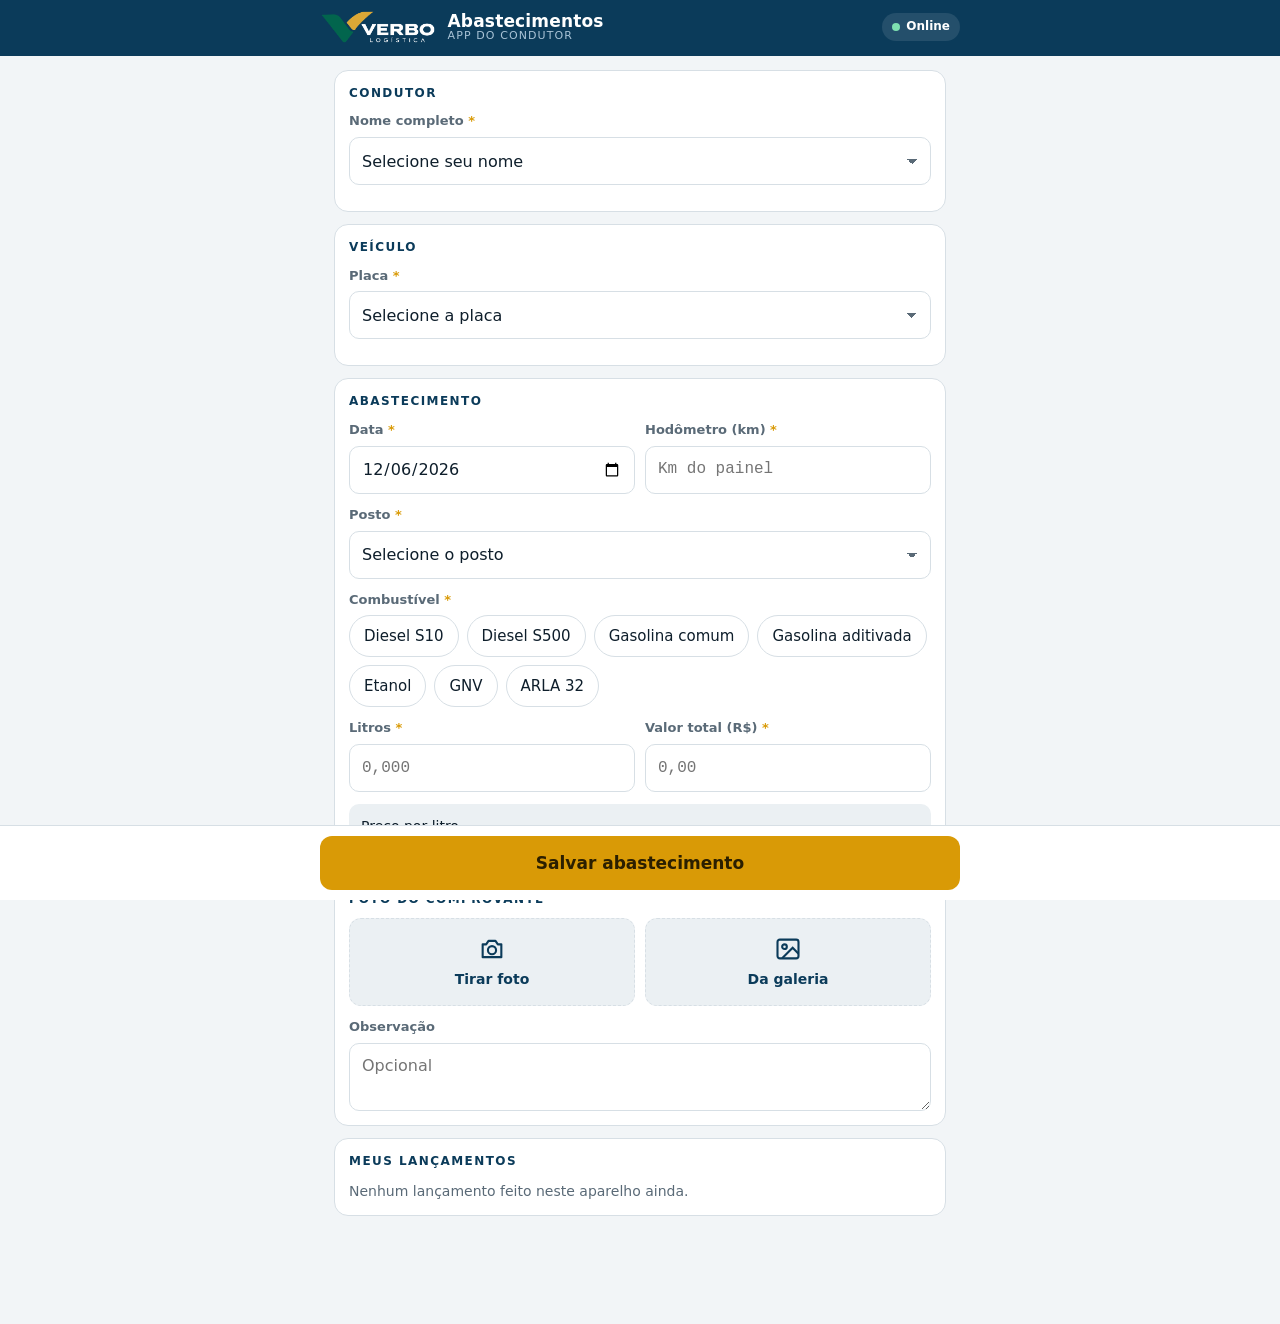
==== index.html @ f6d8f4ab "Adiciona index.html" ====
<!doctype html>
<html lang="pt-BR">
<head>
<meta charset="utf-8">
<meta name="viewport" content="width=device-width,initial-scale=1,viewport-fit=cover">
<meta name="theme-color" content="#0B3B5A">
<meta name="apple-mobile-web-app-capable" content="yes">
<meta name="apple-mobile-web-app-status-bar-style" content="black-translucent">
<meta name="apple-mobile-web-app-title" content="Abastecimentos">
<title>Abastecimentos · Verbo Logística</title>
<link rel="manifest" href="manifest.webmanifest">
<link rel="icon" href="icon-192.png">
<link rel="apple-touch-icon" href="icon-192.png">
<script src="config.js"></script>
<style>
:root{
  --bg:#F2F5F7;--surface:#FFFFFF;--surface-2:#EBF0F3;--ink:#0E1E2B;--muted:#5A6A77;--line:#D7DFE5;
  --brand:#0B3B5A;--brand-soft:#DCE8F0;--accent:#D99A06;--accent-ink:#2B1F00;--accent-soft:#FBEFCF;
  --ok:#1E8257;--ok-soft:#DDF1E6;--warn:#B87407;--warn-soft:#FCEBCC;--bad:#B9382F;--bad-soft:#F8DEDB;
  --header-bg:#0B3B5A;--header-ink:#fff;--header-muted:#A9C3D6;
  --f:system-ui,-apple-system,"Segoe UI",Roboto,sans-serif;--mono:ui-monospace,"SFMono-Regular",Menlo,Consolas,monospace;
}
@media (prefers-color-scheme:dark){:root{
  --bg:#0A131A;--surface:#111D26;--surface-2:#172732;--ink:#E5ECF1;--muted:#93A5B2;--line:#243644;
  --brand:#5FA8D3;--brand-soft:#16303F;--accent:#F0B429;--accent-ink:#231800;--accent-soft:#3A2D0C;
  --ok:#4CC08A;--ok-soft:#123326;--warn:#E9A23B;--warn-soft:#3A2A0E;--bad:#EE7C72;--bad-soft:#3D1A17;
  --header-bg:#0E2230;--header-ink:#E5ECF1;--header-muted:#88A3B6;color-scheme:dark}}
*{box-sizing:border-box}
[hidden]{display:none!important}
html,body{margin:0}
body{background:var(--bg);color:var(--ink);font:16px/1.45 var(--f);-webkit-tap-highlight-color:transparent;padding-bottom:calc(96px + env(safe-area-inset-bottom))}
button,input,select,textarea{font:inherit;color:inherit}
:focus-visible{outline:2px solid var(--accent);outline-offset:2px}
header{background:var(--header-bg);color:var(--header-ink);padding:calc(10px + env(safe-area-inset-top)) 16px 12px;position:sticky;top:0;z-index:10}
.hrow{display:flex;align-items:center;gap:12px;max-width:640px;margin:0 auto}
.hrow img{height:34px;width:auto}
.ttl{display:flex;flex-direction:column;line-height:1.1;flex:1;min-width:0}
.ttl b{font-size:17px;letter-spacing:.01em}
.ttl span{font-size:11px;color:var(--header-muted);letter-spacing:.1em;text-transform:uppercase}
.net{display:inline-flex;align-items:center;gap:6px;font-size:12px;font-weight:600;padding:5px 10px;border-radius:999px;background:rgba(255,255,255,.1);white-space:nowrap;border:0;color:inherit;cursor:pointer}
.net i{width:8px;height:8px;border-radius:50%;background:#7EE0B0}
.net.off i{background:#F0B429}
main{max-width:640px;margin:0 auto;padding:14px 14px 0}
.banner{border-radius:10px;padding:10px 12px;font-size:14px;margin-bottom:12px;border:1px solid}
.banner.warn{background:var(--warn-soft);border-color:var(--warn)}
.banner.bad{background:var(--bad-soft);border-color:var(--bad)}
.banner.info{background:var(--brand-soft);border-color:var(--brand)}
.card{background:var(--surface);border:1px solid var(--line);border-radius:14px;padding:14px;margin-bottom:12px}
.card h2{font-size:12px;letter-spacing:.12em;text-transform:uppercase;color:var(--brand);margin:0 0 10px;font-weight:700}
.f{display:flex;flex-direction:column;gap:6px;margin-bottom:12px}
.f:last-child{margin-bottom:0}
.f>span{font-size:13px;font-weight:600;color:var(--muted)}
.f>span em{font-style:normal;color:var(--accent);font-weight:700}
.in{width:100%;min-height:48px;background:var(--surface);border:1px solid var(--line);border-radius:10px;padding:10px 12px;font-size:16px}
select.in{appearance:none;-webkit-appearance:none;background-image:linear-gradient(45deg,transparent 50%,var(--muted) 50%),linear-gradient(135deg,var(--muted) 50%,transparent 50%);background-position:calc(100% - 18px) 21px,calc(100% - 13px) 21px;background-size:5px 5px;background-repeat:no-repeat;padding-right:34px}
.in:focus{outline:none;border-color:var(--brand);box-shadow:0 0 0 3px var(--brand-soft)}
.in.bad{border-color:var(--bad);box-shadow:0 0 0 3px var(--bad-soft)}
.num{font-family:var(--mono);font-variant-numeric:tabular-nums}
.row2{display:grid;grid-template-columns:1fr 1fr;gap:10px}
.newbox{display:flex;flex-direction:column;gap:8px;padding:10px;border:1.5px dashed var(--accent);border-radius:10px;background:var(--accent-soft)}
.newbox small{font-size:12px;color:var(--muted)}
.lnk{background:none;border:0;color:var(--brand);font-weight:600;font-size:14px;padding:4px 0;cursor:pointer;text-align:left}
.chips{display:flex;flex-wrap:wrap;gap:8px}
.chip{position:relative}
.chip input{position:absolute;opacity:0;inset:0}
.chip span{display:inline-flex;align-items:center;min-height:42px;padding:8px 14px;border-radius:999px;border:1px solid var(--line);background:var(--surface);font-size:15px;font-weight:500;cursor:pointer}
.chip input:checked+span{background:var(--brand);border-color:var(--brand);color:#fff;font-weight:600}
@media (prefers-color-scheme:dark){.chip input:checked+span{color:#06131C}}
.chip input:focus-visible+span{outline:2px solid var(--accent);outline-offset:2px}
.chips.bad .chip span{border-color:var(--bad)}
.calc{display:flex;justify-content:space-between;align-items:center;padding:10px 12px;border-radius:10px;background:var(--surface-2);font-size:14px}
.calc b{font-family:var(--mono);font-size:17px}
.calc.warn{background:var(--warn-soft);color:var(--ink)}
.photo{display:grid;grid-template-columns:1fr 1fr;gap:10px}
.pbtn{display:flex;flex-direction:column;align-items:center;justify-content:center;gap:6px;min-height:88px;border:1.5px dashed var(--line);border-radius:12px;background:var(--surface-2);font-weight:600;font-size:14px;color:var(--brand);cursor:pointer;padding:8px}
.pbtn.bad{border-color:var(--bad)}
.prev{position:relative;border-radius:12px;overflow:hidden;border:1px solid var(--line);background:#000;max-height:340px;display:flex;justify-content:center}
.prev img{max-width:100%;max-height:340px;object-fit:contain;display:block}
.prev button{position:absolute;top:8px;right:8px;background:rgba(0,0,0,.65);color:#fff;border:0;border-radius:999px;padding:8px 12px;font-size:13px;font-weight:600;cursor:pointer}
.err{color:var(--bad);font-size:14px;font-weight:600;margin:0 0 10px}
.savebar{position:fixed;left:0;right:0;bottom:0;background:var(--surface);border-top:1px solid var(--line);padding:10px 14px calc(10px + env(safe-area-inset-bottom));z-index:9}
.savebar div{max-width:640px;margin:0 auto}
.btn{width:100%;min-height:54px;border:0;border-radius:12px;background:var(--accent);color:var(--accent-ink);font-weight:700;font-size:17px;cursor:pointer;display:flex;align-items:center;justify-content:center;gap:10px}
.btn:disabled{opacity:.6}
.btn2{border:1px solid var(--line);background:var(--surface);border-radius:10px;padding:9px 14px;font-weight:600;cursor:pointer}
.hist{display:flex;flex-direction:column}
.hi{display:flex;gap:10px;align-items:center;padding:10px 0;border-bottom:1px solid var(--line)}
.hi:last-child{border-bottom:0}
.hi .d{flex:1;min-width:0}
.hi .d b{display:block;font-size:15px}
.hi .d small{color:var(--muted);font-size:13px;display:block;white-space:nowrap;overflow:hidden;text-overflow:ellipsis}
.hi .v{font-family:var(--mono);font-weight:600;text-align:right}
.st{display:inline-block;font-size:11px;font-weight:700;padding:2px 8px;border-radius:999px;margin-top:3px;font-family:var(--f)}
.st.ok{background:var(--ok-soft);color:var(--ok)}
.st.pend{background:var(--warn-soft);color:var(--warn)}
.st.erro{background:var(--bad-soft);color:var(--bad)}
.muted{color:var(--muted);font-size:14px}
.done{position:fixed;inset:0;background:rgba(6,16,24,.55);z-index:30;display:flex;align-items:center;justify-content:center;padding:20px}
.done div{background:var(--surface);border-radius:18px;padding:26px 22px;text-align:center;max-width:360px;width:100%}
.done svg{color:var(--ok)}
.done h3{margin:8px 0 6px;font-size:21px}
.done p{margin:0 0 18px;color:var(--muted)}
.toast{position:fixed;left:50%;transform:translateX(-50%);bottom:calc(84px + env(safe-area-inset-bottom));background:var(--ink);color:var(--bg);padding:10px 16px;border-radius:10px;font-size:14px;font-weight:600;z-index:40;max-width:92vw;text-align:center}
.who{display:flex;align-items:center;gap:10px}
.who .av{width:42px;height:42px;border-radius:50%;background:var(--brand);color:#fff;display:flex;align-items:center;justify-content:center;font-weight:700;flex:none}
@media (prefers-color-scheme:dark){.who .av{color:#06131C}}
.who b{display:block}
.who small{color:var(--muted)}
.who .lnk{margin-left:auto}
</style>
</head>
<body>
<header>
  <div class="hrow">
    <img src="logo.png" alt="Verbo Logística">
    <div class="ttl"><b>Abastecimentos</b><span>App do condutor</span></div>
    <button class="net" id="net" type="button" aria-live="polite"><i></i><span>…</span></button>
  </div>
</header>

<main>
  <div id="banners"></div>

  <form id="frm" novalidate autocomplete="off">
    <section class="card" id="cardWho">
      <h2>Condutor</h2>
      <div id="whoView" hidden class="who"><div class="av" id="whoAv"></div><div><b id="whoName"></b><small>Condutor deste aparelho</small></div><button type="button" class="lnk" id="whoChange">Trocar</button></div>
      <div id="whoEdit">
        <label class="f"><span>Nome completo <em>*</em></span>
          <select class="in" id="selMot"></select></label>
        <div class="newbox" id="newMot" hidden>
          <input class="in" id="inMot" placeholder="Digite seu nome completo" autocapitalize="words">
          <small>Seu nome fica cadastrado. Nas próximas vezes é só selecionar.</small>
        </div>
      </div>
    </section>

    <section class="card">
      <h2>Veículo</h2>
      <label class="f"><span>Placa <em>*</em></span>
        <select class="in" id="selPlaca"></select></label>
      <div class="newbox" id="newPlaca" hidden>
        <input class="in num" id="inPlaca" placeholder="Placa (ex.: ABC1D23)" autocapitalize="characters" maxlength="8">
        <input class="in" id="inModelo" placeholder="Modelo do veículo (ex.: Volvo FH 540)">
        <small>Placa e modelo ficam cadastrados para as próximas vezes.</small>
      </div>
      <label class="f" id="lblModelo" hidden><span>Modelo</span>
        <input class="in" id="outModelo" readonly tabindex="-1" style="background:var(--surface-2)"></label>
    </section>

    <section class="card">
      <h2>Abastecimento</h2>
      <div class="row2">
        <label class="f"><span>Data <em>*</em></span><input class="in" type="date" id="inData"></label>
        <label class="f"><span>Hodômetro (km) <em>*</em></span><input class="in num" id="inKm" inputmode="numeric" placeholder="Km do painel"></label>
      </div>
      <label class="f"><span>Posto <em>*</em></span>
        <select class="in" id="selPosto"></select></label>
      <div class="newbox" id="newPosto" hidden style="margin-bottom:12px">
        <input class="in" id="inPosto" placeholder="Nome do posto e cidade (ex.: Posto Rota 364 – Cuiabá)" autocapitalize="words">
        <small>O posto fica cadastrado para as próximas vezes.</small>
      </div>
      <div class="f"><span>Combustível <em>*</em></span>
        <div class="chips" id="chips" role="radiogroup" aria-label="Tipo de combustível"></div></div>
      <div class="row2">
        <label class="f"><span>Litros <em>*</em></span><input class="in num" id="inLitros" inputmode="decimal" placeholder="0,000"></label>
        <label class="f"><span>Valor total (R$) <em>*</em></span><input class="in num" id="inValor" inputmode="decimal" placeholder="0,00"></label>
      </div>
      <div class="calc" id="calc"><span>Preço por litro</span><b>—</b></div>
    </section>

    <section class="card">
      <h2>Foto do comprovante <em style="color:var(--accent);font-style:normal">*</em></h2>
      <div class="photo" id="pBtns">
        <label class="pbtn" id="pCam"><svg width="28" height="28" viewBox="0 0 24 24" fill="none" stroke="currentColor" stroke-width="1.8" aria-hidden="true"><path d="M4 8h3l2-3h6l2 3h3v11H4z" stroke-linejoin="round"/><circle cx="12" cy="13" r="3.5"/></svg>Tirar foto<input type="file" accept="image/*" capture="environment" id="fCam" hidden></label>
        <label class="pbtn" id="pGal"><svg width="28" height="28" viewBox="0 0 24 24" fill="none" stroke="currentColor" stroke-width="1.8" aria-hidden="true"><rect x="3" y="4" width="18" height="16" rx="2"/><circle cx="9" cy="10" r="2"/><path d="M21 16l-5-5-9 9"/></svg>Da galeria<input type="file" accept="image/*" id="fGal" hidden></label>
      </div>
      <div class="prev" id="prev" hidden><img id="prevImg" alt="Comprovante"><button type="button" id="pRm">Trocar foto</button></div>
      <label class="f" style="margin-top:12px"><span>Observação</span><textarea class="in" id="inObs" rows="2" placeholder="Opcional"></textarea></label>
    </section>

    <section class="card">
      <h2 style="display:flex;justify-content:space-between;align-items:center">Meus lançamentos <button type="button" class="btn2" id="btnSync" style="font-size:13px;padding:6px 12px;text-transform:none;letter-spacing:0">Enviar agora</button></h2>
      <div class="hist" id="hist"></div>
    </section>
  </form>
</main>

<div class="savebar"><div><p class="err" id="err" hidden></p><button class="btn" form="frm" type="submit" id="btnSave">Salvar abastecimento</button></div></div>
<div id="host"></div>

<script>
(function(){
"use strict";
const CFG=window.VERBO_CFG||{};
const API=CFG.API_URL||"";const TOKEN=CFG.APP_TOKEN||"";
const CONFIGURADO=/^(https:\/\/|http:\/\/(localhost|127\.))/.test(API);
const FUEIS=["Diesel S10","Diesel S500","Gasolina comum","Gasolina aditivada","Etanol","GNV","ARLA 32"];
const NOVO="__novo__";
const $=s=>document.querySelector(s);
const esc=s=>String(s??"").replace(/[&<>"']/g,c=>({"&":"&amp;","<":"&lt;",">":"&gt;",'"':"&quot;","'":"&#39;"}[c]));
const brl=new Intl.NumberFormat("pt-BR",{style:"currency",currency:"BRL"});
const pad=n=>String(n).padStart(2,"0");
const hoje=()=>{const d=new Date();return `${d.getFullYear()}-${pad(d.getMonth()+1)}-${pad(d.getDate())}`};
const fmtD=s=>s?`${s.slice(8,10)}/${s.slice(5,7)}`:"";
const chave=s=>String(s||"").trim().toLowerCase().normalize("NFD").replace(/[̀-ͯ]/g,"").replace(/\s+/g," ");
const placaN=s=>String(s||"").toUpperCase().replace(/[^A-Z0-9]/g,"");
const placaOk=p=>/^[A-Z]{3}\d[A-Z0-9]\d{2}$/.test(p);
const nomeFmt=s=>String(s||"").trim().replace(/\s+/g," ").toLowerCase().replace(/(^|\s)(\S)/g,(m,a,b)=>a+b.toUpperCase()).replace(/\b(Da|De|Do|Das|Dos|E)\b/g,m=>m.toLowerCase());
const uid=()=>Date.now().toString(36)+"-"+Math.random().toString(36).slice(2,10);
function ls(k,v){try{if(v===undefined){const x=localStorage.getItem(k);return x?JSON.parse(x):null}localStorage.setItem(k,JSON.stringify(v))}catch(e){return null}}
function parseNum(s){s=String(s||"").trim().replace(/R\$|\s/g,"");if(!s)return NaN;if(s.includes(","))s=s.replace(/\./g,"").replace(",",".");return Number(s)}
function toast(m){const t=document.createElement("div");t.className="toast";t.textContent=m;document.body.appendChild(t);setTimeout(()=>t.remove(),3200)}

/* ---------- IndexedDB (fila offline) ---------- */
let _db;
function idb(){return _db||(_db=new Promise((ok,no)=>{const r=indexedDB.open("verbo-abast",1);r.onupgradeneeded=()=>r.result.createObjectStore("fila",{keyPath:"rec.id"});r.onsuccess=()=>ok(r.result);r.onerror=()=>no(r.error)}))}
async function tx(mode,fn){const db=await idb();return new Promise((ok,no)=>{const t=db.transaction("fila",mode);const st=t.objectStore("fila");const r=fn(st);t.oncomplete=()=>ok(r&&r.result);t.onerror=()=>no(t.error)})}
const filaAdd=it=>tx("readwrite",s=>s.put(it));
const filaDel=id=>tx("readwrite",s=>s.delete(id));
const filaAll=()=>tx("readonly",s=>s.getAll());

/* ---------- Cadastros (servidor + locais) ---------- */
let CAD=ls("verbo.cad")||{motoristas:[],veiculos:[],postos:[]};
function addLocal(tipo,v){
  if(tipo==="m"&&!CAD.motoristas.some(x=>chave(x)===chave(v)))CAD.motoristas.push(v);
  if(tipo==="p"&&!CAD.postos.some(x=>chave(x)===chave(v)))CAD.postos.push(v);
  if(tipo==="v"){const e=CAD.veiculos.find(x=>placaN(x.placa)===placaN(v.placa));if(!e)CAD.veiculos.push(v);else if(!e.modelo&&v.modelo)e.modelo=v.modelo}
  ls("verbo.cad",CAD);
}
async function baixarCadastros(){
  if(!CONFIGURADO)return;
  try{
    const r=await fetch(API+"?a=cad&t="+encodeURIComponent(TOKEN),{cache:"no-store"});const j=await r.json();
    if(!j.ok)return;
    // mantém os itens criados no aparelho e ainda não enviados
    const pend=await filaAll();
    const keep={m:pend.map(p=>p.rec.motorista),p:pend.map(p=>p.rec.posto),v:pend.map(p=>({placa:p.rec.placa,modelo:p.rec.modelo}))};
    CAD={motoristas:j.motoristas||[],veiculos:j.veiculos||[],postos:j.postos||[]};
    keep.m.forEach(v=>addLocal("m",v));keep.p.forEach(v=>addLocal("p",v));keep.v.forEach(v=>addLocal("v",v));
    ls("verbo.cad",CAD);renderSelects();
  }catch(e){}
}

/* ---------- Selects com "cadastrar novo" ---------- */
const sortPt=a=>[...a].sort((x,y)=>String(x).localeCompare(String(y),"pt-BR"));
function fill(sel,opts,ph,novoTxt){
  const v=sel.value;
  sel.innerHTML=`<option value="">${ph}</option>`+opts.map(o=>`<option value="${esc(o.v)}">${esc(o.t)}</option>`).join("")+`<option value="${NOVO}">＋ ${novoTxt}</option>`;
  if([...sel.options].some(o=>o.value===v))sel.value=v;
}
function renderSelects(){
  fill($("#selMot"),sortPt(CAD.motoristas).map(n=>({v:n,t:n})),"Selecione seu nome","Meu nome não está na lista");
  fill($("#selPlaca"),[...CAD.veiculos].sort((a,b)=>a.placa.localeCompare(b.placa)).map(x=>({v:x.placa,t:fmtPlaca(x.placa)+(x.modelo?" · "+x.modelo:"")})),"Selecione a placa","Cadastrar nova placa");
  fill($("#selPosto"),sortPt(CAD.postos).map(n=>({v:n,t:n})),"Selecione o posto","Cadastrar novo posto");
  restoreLast();
}
const fmtPlaca=p=>{p=placaN(p);return p.length===7?p.slice(0,3)+"-"+p.slice(3):p};
function bindNovo(sel,box,focus){
  sel.addEventListener("change",()=>{box.hidden=sel.value!==NOVO;if(sel.value===NOVO)setTimeout(()=>focus.focus(),30);onPlaca()});
}
bindNovo($("#selMot"),$("#newMot"),$("#inMot"));
bindNovo($("#selPlaca"),$("#newPlaca"),$("#inPlaca"));
bindNovo($("#selPosto"),$("#newPosto"),$("#inPosto"));
function onPlaca(){
  const v=$("#selPlaca").value;const x=CAD.veiculos.find(c=>c.placa===v);
  $("#lblModelo").hidden=!(x&&x.modelo);$("#outModelo").value=x?.modelo||"";
}
$("#inPlaca").addEventListener("input",e=>{const p=placaN(e.target.value);const ex=CAD.veiculos.find(c=>placaN(c.placa)===p);if(ex&&p.length===7){$("#selPlaca").value=ex.placa;$("#newPlaca").hidden=true;onPlaca();toast("Placa já cadastrada — selecionada.")}});

/* ---------- Condutor fixo no aparelho ---------- */
function renderWho(){
  const n=ls("verbo.motorista");
  $("#whoView").hidden=!n;$("#whoEdit").hidden=!!n;
  if(n){$("#whoName").textContent=n;$("#whoAv").textContent=n.split(" ").filter(Boolean).slice(0,2).map(p=>p[0]).join("").toUpperCase();$("#selMot").value=n}
}
$("#whoChange").onclick=()=>{ls("verbo.motorista",null);try{localStorage.removeItem("verbo.motorista")}catch(e){};$("#selMot").value="";renderWho()};
function restoreLast(){
  const n=ls("verbo.motorista");if(n&&[...$("#selMot").options].some(o=>o.value===n))$("#selMot").value=n;
  const p=ls("verbo.placa");if(p&&!$("#selPlaca").value&&[...$("#selPlaca").options].some(o=>o.value===p)){$("#selPlaca").value=p;onPlaca()}
}

/* ---------- Combustível ---------- */
$("#chips").innerHTML=FUEIS.map((f,i)=>`<label class="chip"><input type="radio" name="comb" value="${esc(f)}"><span>${esc(f)}</span></label>`).join("");
const lastComb=ls("verbo.comb");if(lastComb){const r=[...document.querySelectorAll("input[name=comb]")].find(x=>x.value===lastComb);if(r)r.checked=true}

/* ---------- Preço por litro ---------- */
function calc(){
  const l=parseNum($("#inLitros").value),v=parseNum($("#inValor").value);const el=$("#calc");
  if(l>0&&v>0){const p=v/l;const c=document.querySelector("input[name=comb]:checked")?.value||"";
    const fora=c==="ARLA 32"?(p<1.5||p>8):(p<3||p>12);
    el.classList.toggle("warn",fora);
    el.innerHTML=`<span>${fora?"Confira litros e valor — preço fora do comum":"Preço por litro"}</span><b>${brl.format(p)}</b>`}
  else{el.classList.remove("warn");el.innerHTML=`<span>Preço por litro</span><b>—</b>`}
}
["#inLitros","#inValor"].forEach(s=>$(s).addEventListener("input",calc));
$("#chips").addEventListener("change",calc);

/* ---------- Foto ---------- */
let FOTO=null;let KM_OK="";
async function comprimir(file){
  const url=URL.createObjectURL(file);
  try{
    const img=await new Promise((ok,no)=>{const i=new Image();i.onload=()=>ok(i);i.onerror=no;i.src=url});
    const M=1600,k=Math.min(1,M/Math.max(img.naturalWidth,img.naturalHeight));
    const c=document.createElement("canvas");c.width=Math.round(img.naturalWidth*k);c.height=Math.round(img.naturalHeight*k);
    const g=c.getContext("2d");g.fillStyle="#fff";g.fillRect(0,0,c.width,c.height);g.drawImage(img,0,0,c.width,c.height);
    return c.toDataURL("image/jpeg",0.72);
  }finally{URL.revokeObjectURL(url)}
}
async function onFoto(e){
  const f=e.target.files&&e.target.files[0];e.target.value="";if(!f)return;
  if(!f.type.startsWith("image/")){toast("Envie uma foto (imagem).");return}
  try{FOTO=await comprimir(f)}catch(x){toast("Não consegui ler essa foto. Tente tirar outra.");return}
  $("#prevImg").src=FOTO;$("#prev").hidden=false;$("#pBtns").hidden=true;
  document.querySelectorAll(".pbtn").forEach(b=>b.classList.remove("bad"));
}
$("#fCam").addEventListener("change",onFoto);$("#fGal").addEventListener("change",onFoto);
$("#pRm").onclick=()=>{FOTO=null;$("#prev").hidden=true;$("#pBtns").hidden=false};

/* ---------- Salvar ---------- */
$("#inData").value=hoje();$("#inData").max=hoje();
$("#frm").addEventListener("submit",async e=>{
  e.preventDefault();
  document.querySelectorAll(".bad").forEach(x=>x.classList.remove("bad"));
  const errs=[];const bad=el=>{el.classList.add("bad");return el};
  let first=null;const mark=(el,msg)=>{bad(el);errs.push(msg);first=first||el};
  // condutor
  let mot=$("#selMot").value;
  if(mot===NOVO){mot=nomeFmt($("#inMot").value);if(mot.split(" ").length<2)mark($("#inMot"),"Informe seu nome completo (nome e sobrenome).")}
  else if(!mot)mark($("#selMot"),"Selecione seu nome.");
  // placa
  let placa=$("#selPlaca").value,modelo="";
  if(placa===NOVO){placa=placaN($("#inPlaca").value);modelo=$("#inModelo").value.trim().replace(/\s+/g," ");
    if(!placaOk(placa))mark($("#inPlaca"),"Placa inválida (use o formato ABC1D23 ou ABC1234).");
    if(!modelo)mark($("#inModelo"),"Informe o modelo do veículo.");}
  else if(!placa)mark($("#selPlaca"),"Selecione a placa.");
  else modelo=CAD.veiculos.find(x=>x.placa===placa)?.modelo||"";
  // posto
  let posto=$("#selPosto").value;
  if(posto===NOVO){posto=$("#inPosto").value.trim().replace(/\s+/g," ");if(posto.length<3)mark($("#inPosto"),"Informe o nome do posto.")}
  else if(!posto)mark($("#selPosto"),"Selecione o posto.");
  const data=$("#inData").value;
  if(!data||data>hoje())mark($("#inData"),"Informe uma data válida (não pode ser futura).");
  const comb=document.querySelector("input[name=comb]:checked")?.value;
  if(!comb){$("#chips").classList.add("bad");errs.push("Escolha o combustível.");first=first||$("#chips")}
  const litros=parseNum($("#inLitros").value),valor=parseNum($("#inValor").value);
  if(!(litros>0&&litros<3000))mark($("#inLitros"),"Informe os litros.");
  if(!(valor>0&&valor<100000))mark($("#inValor"),"Informe o valor total.");
  const kmS=$("#inKm").value.replace(/\D/g,"");const km=kmS?Number(kmS):0;
  if(!(km>0&&km<5000000))mark($("#inKm"),"Informe o hodômetro (km do painel do veículo).");
  else if(placa&&placa!==NOVO){const ult=(CAD.veiculos.find(x=>placaN(x.placa)===placaN(placa))||{}).ultimoKm;
    if(ult&&km<ult&&KM_OK!==placa+"|"+km){KM_OK=placa+"|"+km;mark($("#inKm"),`O último km desta placa foi ${ult.toLocaleString("pt-BR")}. Confira o hodômetro — se estiver certo, toque em Salvar de novo.`)}}
  if(!FOTO){document.querySelectorAll(".pbtn").forEach(b=>b.classList.add("bad"));errs.push("Anexe a foto do comprovante.");first=first||$("#pCam")}
  const er=$("#err");
  if(errs.length){er.hidden=false;er.textContent=errs[0]+(errs.length>1?` (+${errs.length-1})`:"");first?.scrollIntoView({behavior:"smooth",block:"center"});return}
  er.hidden=true;
  const rec={id:uid(),data,motorista:mot,placa,modelo,posto,combustivel:comb,litros:Math.round(litros*1000)/1000,valor:Math.round(valor*100)/100,km,obs:$("#inObs").value.trim(),criadoEm:new Date().toISOString()};
  const btn=$("#btnSave");btn.disabled=true;btn.textContent="Salvando…";
  try{
    await filaAdd({rec,foto:{b64:FOTO.split(",")[1],mime:"image/jpeg"},tentativas:0});
  }catch(x){btn.disabled=false;btn.textContent="Salvar abastecimento";er.hidden=false;er.textContent="Não foi possível salvar no aparelho. Libere espaço e tente de novo.";return}
  addLocal("m",mot);addLocal("v",{placa,modelo});addLocal("p",posto);{const v=CAD.veiculos.find(x=>placaN(x.placa)===placaN(placa));if(v&&km>(v.ultimoKm||0)){v.ultimoKm=km;ls("verbo.cad",CAD)}}KM_OK="";
  ls("verbo.motorista",mot);ls("verbo.placa",placa);ls("verbo.comb",comb);
  const h=ls("verbo.hist")||[];h.unshift({...rec,st:"pend"});ls("verbo.hist",h.slice(0,40));
  // limpa para o próximo
  ["#inLitros","#inValor","#inKm","#inObs","#inMot","#inPlaca","#inModelo","#inPosto"].forEach(s=>$(s).value="");
  ["#newMot","#newPlaca","#newPosto"].forEach(s=>$(s).hidden=true);
  $("#selPosto").value="";$("#selPlaca").value="";$("#selMot").value="";FOTO=null;$("#prev").hidden=true;$("#pBtns").hidden=false;$("#inData").value=hoje();
  renderSelects();renderWho();calc();renderHist();
  btn.disabled=false;btn.textContent="Salvar abastecimento";
  const enviado=await sync();
  showDone(enviado.includes(rec.id));
});

function showDone(env){
  $("#host").innerHTML=`<div class="done" role="dialog" aria-modal="true"><div>
    <svg width="64" height="64" viewBox="0 0 64 64" fill="none" aria-hidden="true"><circle cx="32" cy="32" r="30" fill="currentColor" opacity=".14"/><path d="M19 33l9 9 17-19" stroke="currentColor" stroke-width="5" stroke-linecap="round" stroke-linejoin="round"/></svg>
    <h3>${env?"Abastecimento enviado!":"Salvo no celular"}</h3>
    <p>${env?"O lançamento já chegou para a gestão.":"Você está sem internet agora. O envio acontece sozinho assim que o sinal voltar — pode fechar o app."}</p>
    <button class="btn" type="button" id="okDone">OK</button></div></div>`;
  $("#okDone").onclick=()=>{$("#host").innerHTML="";window.scrollTo({top:0,behavior:"smooth"})};$("#okDone").focus();
}

/* ---------- Sincronização ---------- */
let syncing=null;
function sync(){
  if(syncing)return syncing;
  syncing=(async()=>{
    const enviados=[];
    if(!CONFIGURADO)return enviados;
    let fila=[];try{fila=await filaAll()}catch(e){return enviados}
    fila.sort((a,b)=>a.rec.criadoEm.localeCompare(b.rec.criadoEm));
    for(const it of fila){
      try{
        const ctl=new AbortController();const to=setTimeout(()=>ctl.abort(),60000);
        const r=await fetch(API,{method:"POST",headers:{"Content-Type":"text/plain;charset=utf-8"},body:JSON.stringify({a:"add",t:TOKEN,rec:it.rec,foto:it.foto}),signal:ctl.signal});
        clearTimeout(to);
        const j=await r.json();
        if(j.ok){await filaDel(it.rec.id);marcar(it.rec.id,"ok");enviados.push(it.rec.id)}
        else{marcar(it.rec.id,"erro",j.erro);if(/Chave/.test(j.erro||""))break}
      }catch(e){setNet(false);break}
    }
    if(enviados.length){setNet(true);baixarCadastros()}
    await renderHist();
    return enviados;
  })().finally(()=>{syncing=null});
  return syncing;
}
function marcar(id,st,msg){const h=ls("verbo.hist")||[];const x=h.find(i=>i.id===id);if(x){x.st=st;x.msg=msg||""}ls("verbo.hist",h)}
async function renderHist(){
  let pend=[];try{pend=(await filaAll()).map(x=>x.rec.id)}catch(e){}
  const h=(ls("verbo.hist")||[]).map(x=>({...x,st:pend.includes(x.id)?(x.st==="erro"?"erro":"pend"):"ok"}));
  const n=pend.length;
  $("#btnSync").hidden=!n;$("#btnSync").textContent=`Enviar agora (${n})`;
  setNetLabel(n);
  $("#hist").innerHTML=h.length?h.slice(0,15).map(x=>`<div class="hi"><div class="d"><b>${fmtD(x.data)} · ${esc(fmtPlaca(x.placa))}</b><small>${esc(x.combustivel)} · ${String(x.litros).replace(".",",")} L · ${esc(x.posto)}</small>${x.msg&&x.st==="erro"?`<small style="color:var(--bad)">${esc(x.msg)}</small>`:""}</div><div class="v">${brl.format(x.valor)}<br><span class="st ${x.st}">${x.st==="ok"?"Enviado":x.st==="erro"?"Erro":"Aguardando internet"}</span></div></div>`).join("")
    :`<p class="muted" style="margin:0">Nenhum lançamento feito neste aparelho ainda.</p>`;
}
$("#btnSync").onclick=async()=>{const n=(await sync()).length;toast(n?`${n} lançamento(s) enviado(s).`:"Ainda sem conexão. Tentaremos de novo automaticamente.")};

/* ---------- Status de conexão ---------- */
let online=navigator.onLine;
function setNet(v){online=v;setNetLabel()}
let _pend=0;
function setNetLabel(n){if(n!=null)_pend=n;const el=$("#net");el.classList.toggle("off",!online);el.querySelector("span").textContent=online?(_pend?`Online · ${_pend} na fila`:"Online"):(_pend?`Offline · ${_pend} na fila`:"Offline")}
$("#net").onclick=()=>sync();
addEventListener("online",()=>{setNet(true);sync()});
addEventListener("offline",()=>setNet(false));
document.addEventListener("visibilitychange",()=>{if(!document.hidden)sync()});
setInterval(()=>sync(),45000);

/* ---------- Avisos ---------- */
function banners(){
  let h="";
  if(!CONFIGURADO)h+=`<div class="banner warn"><b>App ainda não conectado.</b> Os lançamentos ficam salvos no celular até a gestão concluir a configuração (config.js).</div>`;
  $("#banners").innerHTML=h;
}

/* ---------- Início ---------- */
if("serviceWorker" in navigator&&(location.protocol==="https:"||location.hostname==="localhost"))navigator.serviceWorker.register("sw.js").catch(()=>{});
if(navigator.storage&&navigator.storage.persist)navigator.storage.persist().catch(()=>{});
banners();renderSelects();renderWho();onPlaca();calc();renderHist();setNetLabel();
baixarCadastros().then(()=>sync());
})();
</script>
</body>
</html>
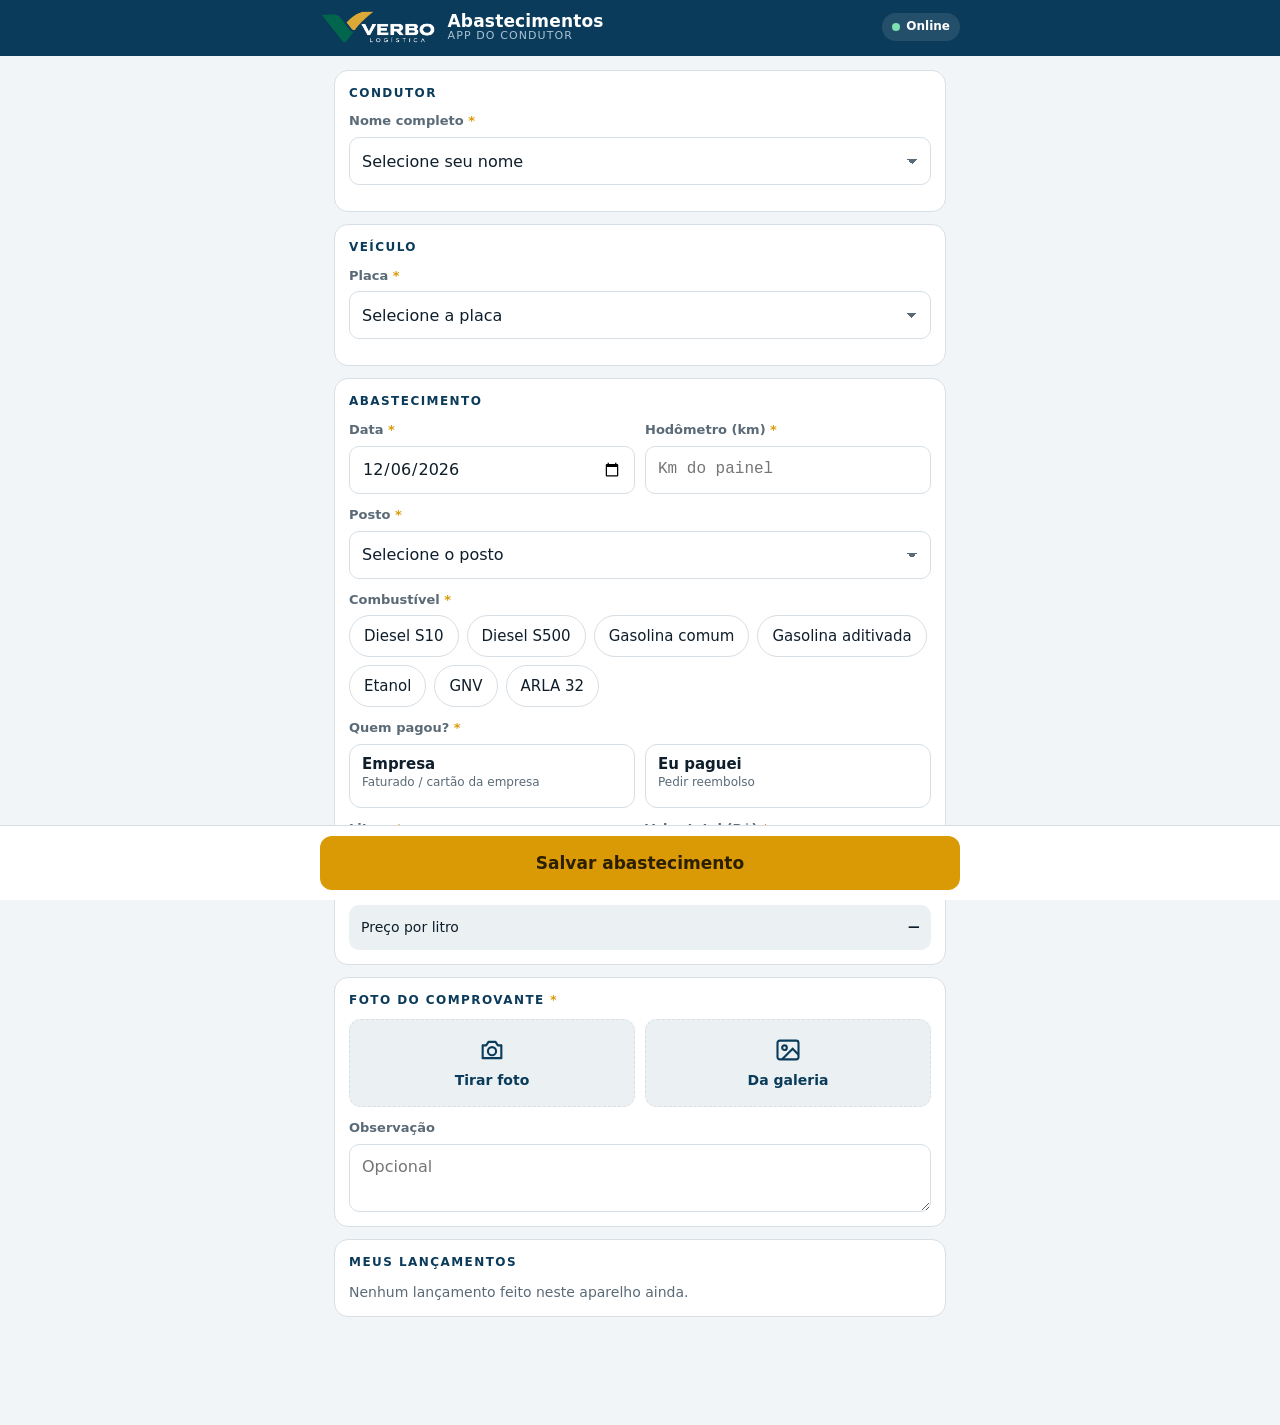
==== commit a65e09f4: "Atualiza index.html" ====
--- a/index.html
+++ b/index.html
@@ -68,6 +68,21 @@
 @media (prefers-color-scheme:dark){.chip input:checked+span{color:#06131C}}
 .chip input:focus-visible+span{outline:2px solid var(--accent);outline-offset:2px}
 .chips.bad .chip span{border-color:var(--bad)}
+.pays{display:grid;grid-template-columns:1fr 1fr;gap:10px}
+.pay{position:relative}
+.pay input{position:absolute;opacity:0;inset:0}
+.pay span{display:flex;flex-direction:column;gap:2px;min-height:64px;padding:10px 12px;border-radius:12px;border:1.5px solid var(--line);background:var(--surface);cursor:pointer;font-weight:600;font-size:15px;line-height:1.2}
+.pay span small{font-weight:400;font-size:12px;color:var(--muted)}
+.pay input:checked+span{border-color:var(--brand);background:var(--brand-soft);box-shadow:inset 0 0 0 1px var(--brand)}
+.pay input:focus-visible+span{outline:2px solid var(--accent);outline-offset:2px}
+.pays.bad .pay span{border-color:var(--bad)}
+.payhint{margin:8px 0 0;font-size:13px;color:var(--warn);font-weight:600}
+.tagr{display:inline-block;font-size:10.5px;font-weight:700;padding:1px 7px;border-radius:999px;background:var(--accent-soft);color:var(--ink);margin-left:6px;vertical-align:1px}
+.install{display:flex;align-items:center;gap:10px;background:var(--brand-soft);border:1px solid var(--brand);border-radius:12px;padding:10px 12px;margin-bottom:12px;font-size:14px}
+.install b{display:block}
+.install div{flex:1}
+.install button,.install a{border:0;background:var(--brand);color:#fff;border-radius:10px;padding:9px 12px;font-weight:700;font-size:14px;text-decoration:none;white-space:nowrap;cursor:pointer}
+.install .x{background:transparent;color:var(--muted);padding:6px;font-size:18px;line-height:1}
 .calc{display:flex;justify-content:space-between;align-items:center;padding:10px 12px;border-radius:10px;background:var(--surface-2);font-size:14px}
 .calc b{font-family:var(--mono);font-size:17px}
 .calc.warn{background:var(--warn-soft);color:var(--ink)}
@@ -120,6 +135,7 @@
 
 <main>
   <div id="banners"></div>
+  <div id="installHost"></div>
 
   <form id="frm" novalidate autocomplete="off">
     <section class="card" id="cardWho">
@@ -162,6 +178,12 @@
       </div>
       <div class="f"><span>Combustível <em>*</em></span>
         <div class="chips" id="chips" role="radiogroup" aria-label="Tipo de combustível"></div></div>
+      <div class="f"><span>Quem pagou? <em>*</em></span>
+        <div class="pays" id="pays" role="radiogroup" aria-label="Forma de pagamento">
+          <label class="pay"><input type="radio" name="pag" value="Empresa"><span>Empresa<small>Faturado / cartão da empresa</small></span></label>
+          <label class="pay"><input type="radio" name="pag" value="Reembolso"><span>Eu paguei<small>Pedir reembolso</small></span></label>
+        </div>
+        <p class="payhint" id="payhint" hidden>Este valor vai para o controle de reembolsos. Guarde o comprovante.</p></div>
       <div class="row2">
         <label class="f"><span>Litros <em>*</em></span><input class="in num" id="inLitros" inputmode="decimal" placeholder="0,000"></label>
         <label class="f"><span>Valor total (R$) <em>*</em></span><input class="in num" id="inValor" inputmode="decimal" placeholder="0,00"></label>
@@ -344,6 +366,8 @@
   if(!data||data>hoje())mark($("#inData"),"Informe uma data válida (não pode ser futura).");
   const comb=document.querySelector("input[name=comb]:checked")?.value;
   if(!comb){$("#chips").classList.add("bad");errs.push("Escolha o combustível.");first=first||$("#chips")}
+  const pag=document.querySelector("input[name=pag]:checked")?.value;
+  if(!pag){$("#pays").classList.add("bad");errs.push("Informe quem pagou (empresa ou reembolso).");first=first||$("#pays")}
   const litros=parseNum($("#inLitros").value),valor=parseNum($("#inValor").value);
   if(!(litros>0&&litros<3000))mark($("#inLitros"),"Informe os litros.");
   if(!(valor>0&&valor<100000))mark($("#inValor"),"Informe o valor total.");
@@ -355,13 +379,14 @@
   const er=$("#err");
   if(errs.length){er.hidden=false;er.textContent=errs[0]+(errs.length>1?` (+${errs.length-1})`:"");first?.scrollIntoView({behavior:"smooth",block:"center"});return}
   er.hidden=true;
-  const rec={id:uid(),data,motorista:mot,placa,modelo,posto,combustivel:comb,litros:Math.round(litros*1000)/1000,valor:Math.round(valor*100)/100,km,obs:$("#inObs").value.trim(),criadoEm:new Date().toISOString()};
+  const rec={id:uid(),data,motorista:mot,placa,modelo,posto,combustivel:comb,pagamento:pag,litros:Math.round(litros*1000)/1000,valor:Math.round(valor*100)/100,km,obs:$("#inObs").value.trim(),criadoEm:new Date().toISOString()};
   const btn=$("#btnSave");btn.disabled=true;btn.textContent="Salvando…";
   try{
     await filaAdd({rec,foto:{b64:FOTO.split(",")[1],mime:"image/jpeg"},tentativas:0});
   }catch(x){btn.disabled=false;btn.textContent="Salvar abastecimento";er.hidden=false;er.textContent="Não foi possível salvar no aparelho. Libere espaço e tente de novo.";return}
   addLocal("m",mot);addLocal("v",{placa,modelo});addLocal("p",posto);{const v=CAD.veiculos.find(x=>placaN(x.placa)===placaN(placa));if(v&&km>(v.ultimoKm||0)){v.ultimoKm=km;ls("verbo.cad",CAD)}}KM_OK="";
   ls("verbo.motorista",mot);ls("verbo.placa",placa);ls("verbo.comb",comb);
+  document.querySelectorAll("input[name=pag]").forEach(r=>r.checked=false);$("#payhint").hidden=true;
   const h=ls("verbo.hist")||[];h.unshift({...rec,st:"pend"});ls("verbo.hist",h.slice(0,40));
   // limpa para o próximo
   ["#inLitros","#inValor","#inKm","#inObs","#inMot","#inPlaca","#inModelo","#inPosto"].forEach(s=>$(s).value="");
@@ -414,7 +439,7 @@
   const n=pend.length;
   $("#btnSync").hidden=!n;$("#btnSync").textContent=`Enviar agora (${n})`;
   setNetLabel(n);
-  $("#hist").innerHTML=h.length?h.slice(0,15).map(x=>`<div class="hi"><div class="d"><b>${fmtD(x.data)} · ${esc(fmtPlaca(x.placa))}</b><small>${esc(x.combustivel)} · ${String(x.litros).replace(".",",")} L · ${esc(x.posto)}</small>${x.msg&&x.st==="erro"?`<small style="color:var(--bad)">${esc(x.msg)}</small>`:""}</div><div class="v">${brl.format(x.valor)}<br><span class="st ${x.st}">${x.st==="ok"?"Enviado":x.st==="erro"?"Erro":"Aguardando internet"}</span></div></div>`).join("")
+  $("#hist").innerHTML=h.length?h.slice(0,15).map(x=>`<div class="hi"><div class="d"><b>${fmtD(x.data)} · ${esc(fmtPlaca(x.placa))}${x.pagamento==="Reembolso"?`<span class="tagr">Reembolso</span>`:""}</b><small>${esc(x.combustivel)} · ${String(x.litros).replace(".",",")} L · ${esc(x.posto)}</small>${x.msg&&x.st==="erro"?`<small style="color:var(--bad)">${esc(x.msg)}</small>`:""}</div><div class="v">${brl.format(x.valor)}<br><span class="st ${x.st}">${x.st==="ok"?"Enviado":x.st==="erro"?"Erro":"Aguardando internet"}</span></div></div>`).join("")
     :`<p class="muted" style="margin:0">Nenhum lançamento feito neste aparelho ainda.</p>`;
 }
 $("#btnSync").onclick=async()=>{const n=(await sync()).length;toast(n?`${n} lançamento(s) enviado(s).`:"Ainda sem conexão. Tentaremos de novo automaticamente.")};
@@ -430,6 +455,24 @@
 document.addEventListener("visibilitychange",()=>{if(!document.hidden)sync()});
 setInterval(()=>sync(),45000);
 
+$("#pays").addEventListener("change",()=>{$("#pays").classList.remove("bad");$("#payhint").hidden=document.querySelector("input[name=pag]:checked")?.value!=="Reembolso"});
+
+/* ---------- Instalar na tela inicial ---------- */
+let deferredPrompt=null;
+const standalone=matchMedia("(display-mode: standalone)").matches||navigator.standalone===true;
+const isIOS=/iphone|ipad|ipod/i.test(navigator.userAgent)||(navigator.platform==="MacIntel"&&navigator.maxTouchPoints>1);
+function installBanner(){
+  const host=$("#installHost");if(!host)return;
+  if(standalone||ls("verbo.installDismiss")){host.innerHTML="";return}
+  if(deferredPrompt){host.innerHTML=`<div class="install"><div><b>Instale o app no celular</b>Fica na tela inicial e abre sem internet.</div><button type="button" id="btnInst">Instalar</button><button type="button" class="x" id="instX" aria-label="Fechar">×</button></div>`;
+    $("#btnInst").onclick=async()=>{deferredPrompt.prompt();await deferredPrompt.userChoice;deferredPrompt=null;installBanner()};}
+  else if(isIOS||/android/i.test(navigator.userAgent)){host.innerHTML=`<div class="install"><div><b>Coloque o app na tela inicial</b>Veja como em 3 passos.</div><a href="instalar.html${isIOS?"#iphone":"#android"}">Ver como</a><button type="button" class="x" id="instX" aria-label="Fechar">×</button></div>`;}
+  else{host.innerHTML="";return}
+  $("#instX").onclick=()=>{ls("verbo.installDismiss",1);installBanner()};
+}
+addEventListener("beforeinstallprompt",e=>{e.preventDefault();deferredPrompt=e;installBanner()});
+addEventListener("appinstalled",()=>{ls("verbo.installDismiss",1);installBanner()});
+
 /* ---------- Avisos ---------- */
 function banners(){
   let h="";
@@ -440,7 +483,7 @@
 /* ---------- Início ---------- */
 if("serviceWorker" in navigator&&(location.protocol==="https:"||location.hostname==="localhost"))navigator.serviceWorker.register("sw.js").catch(()=>{});
 if(navigator.storage&&navigator.storage.persist)navigator.storage.persist().catch(()=>{});
-banners();renderSelects();renderWho();onPlaca();calc();renderHist();setNetLabel();
+banners();installBanner();renderSelects();renderWho();onPlaca();calc();renderHist();setNetLabel();
 baixarCadastros().then(()=>sync());
 })();
 </script>
